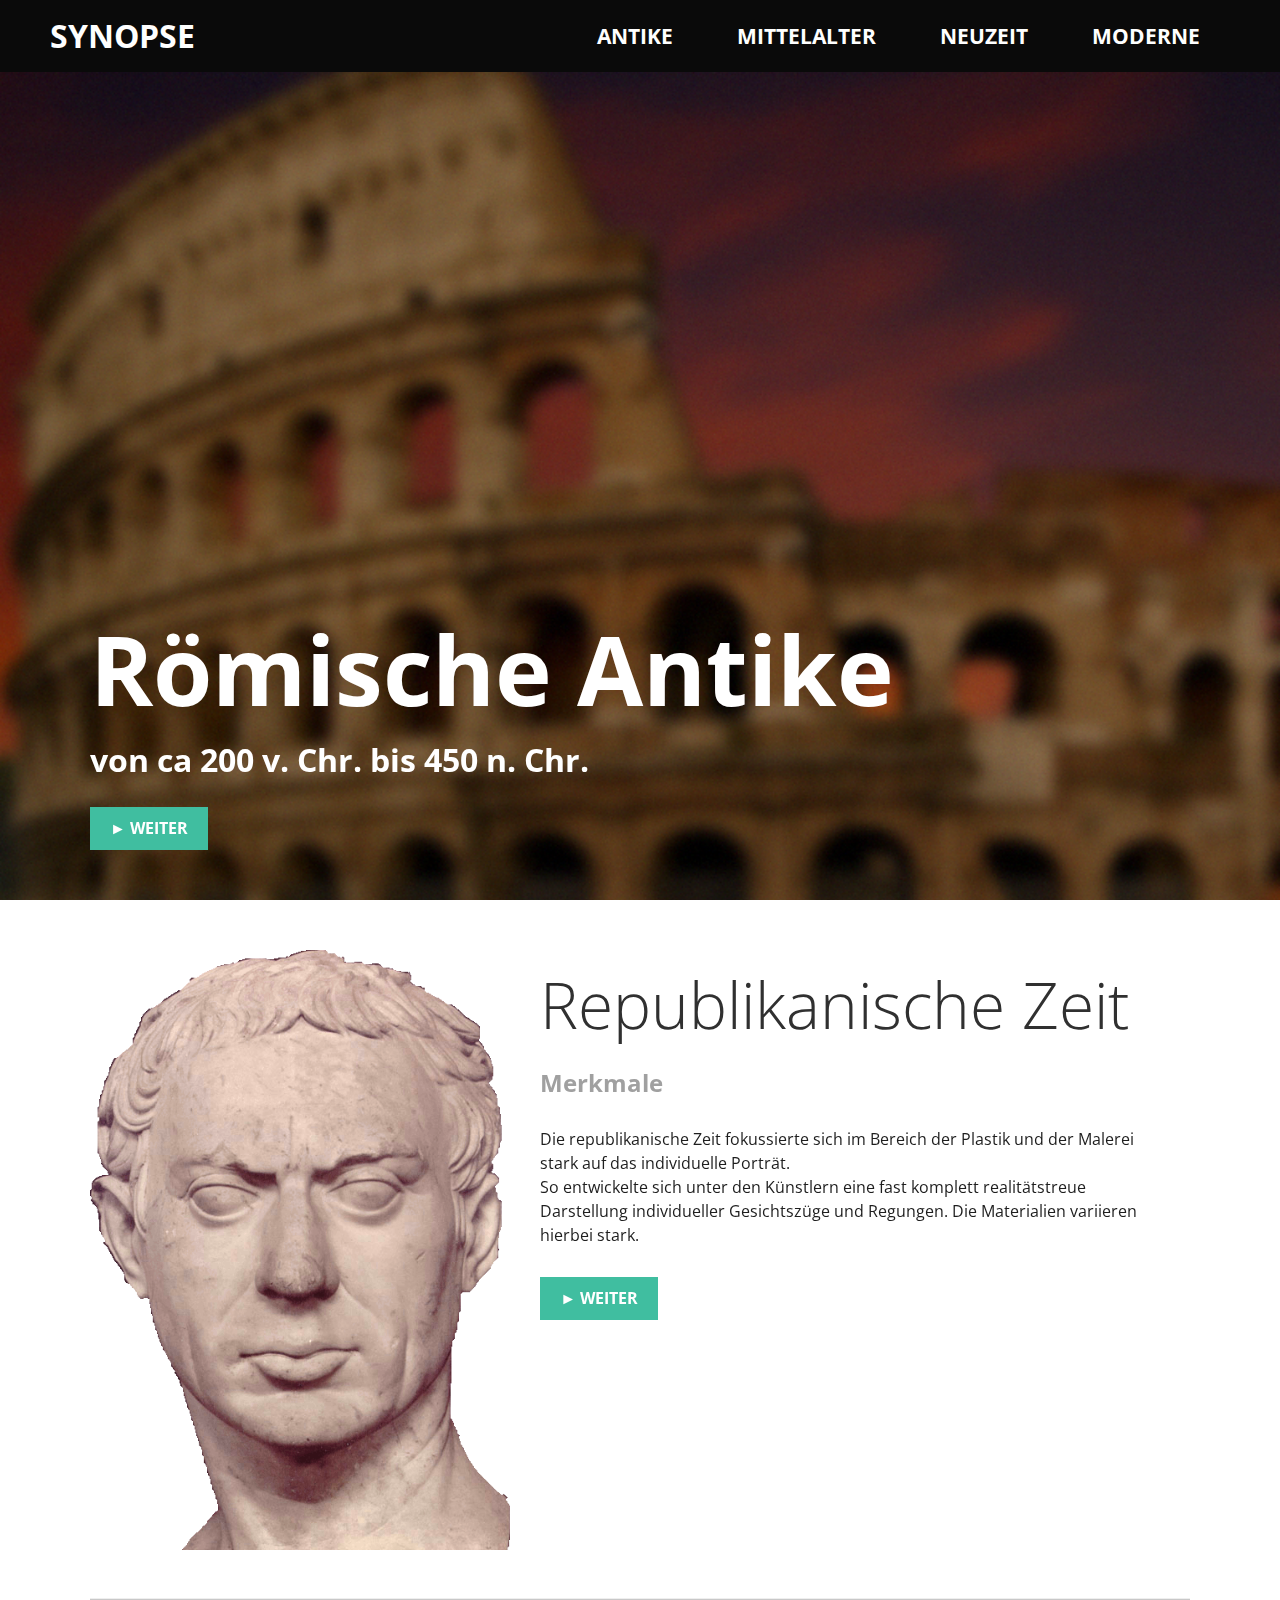
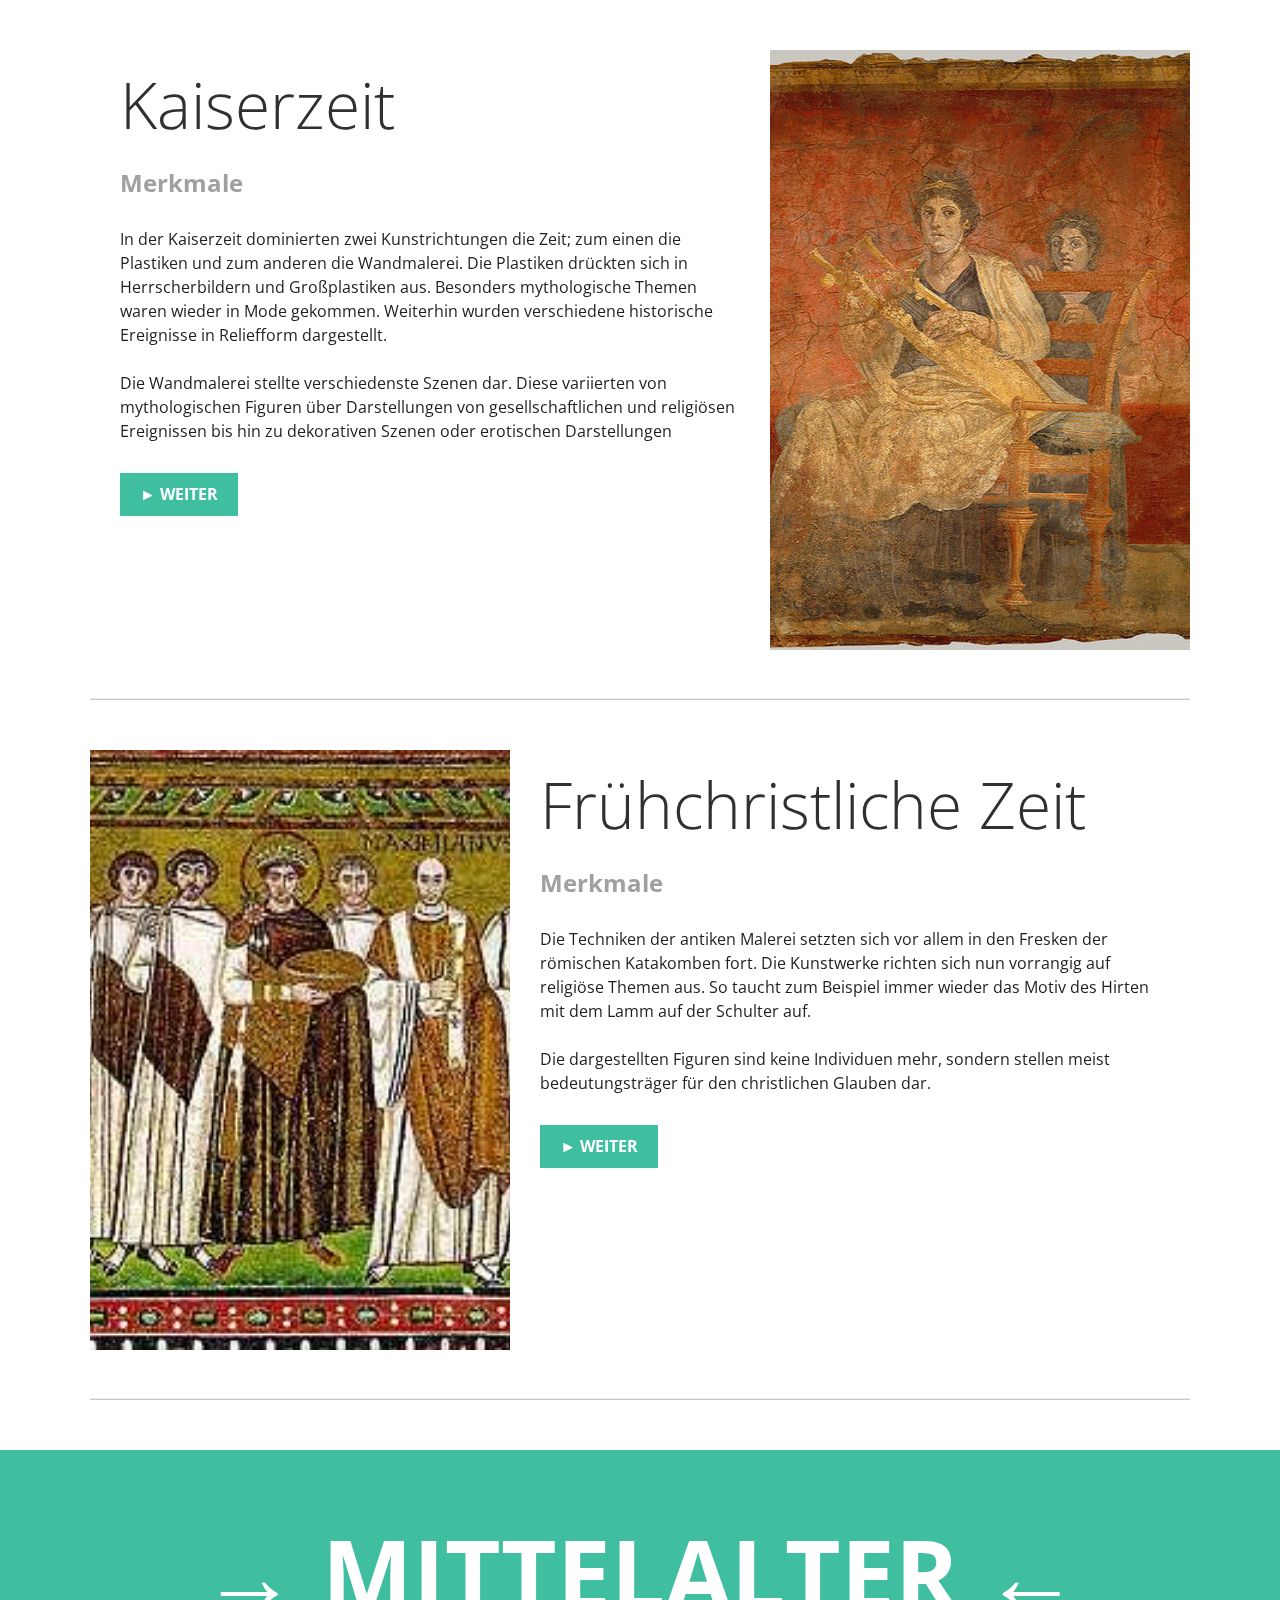
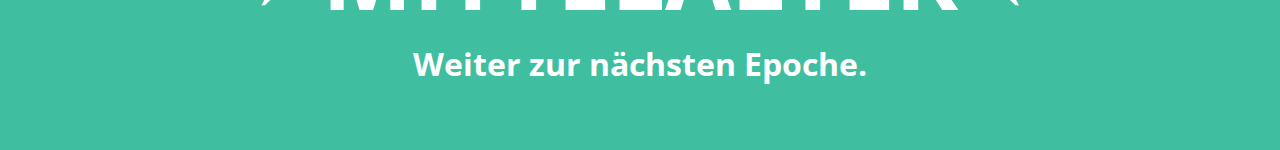
==== Antike-Römisch.html @ 49b9928e "Project files commited" ====
<!DOCTYPE html>
<!--[if lt IE 7]>      <html class="no-js lt-ie9 lt-ie8 lt-ie7"> <![endif]-->
<!--[if IE 7]>         <html class="no-js lt-ie9 lt-ie8"> <![endif]-->
<!--[if IE 8]>         <html class="no-js lt-ie9"> <![endif]-->
<!--[if gt IE 8]><!--> <html lang="de" class="no-js"> <!--<![endif]-->
<head>
    <meta charset="utf-8">
    <meta http-equiv="X-UA-Compatible" content="IE=edge,chrome=1">
    <title></title>
    <meta name="description" content="">
    <meta name="viewport" content="width=device-width, initial-scale=1">

    <link rel="stylesheet" href="css/bootstrap.min.css">
    <link rel="stylesheet" href="css/bootstrap-theme.min.css">
    <link rel="stylesheet" href="css/image-viewer.css">
    <link rel="stylesheet" href="css/main.css">

    <script src="js/vendor/modernizr-2.6.2-respond-1.1.0.min.js"></script>
    <script src="js/jquery-1.11.2.min.js"></script>
    <script src="js/vendor/bootstrap.min.js"></script>
    <script src="js/parallax.js"></script>
    <script src="js/dynamicHeader.js"></script>
    <script src="js/imageViewer.js"></script>
    <script src="js/unslider.js"></script>
</head>
<body>
  <div class="s-header-wrapper">
    <header class="s-header">
      <div class="s-container">
        <div class="s-menu">
          <div class="s-sub-container">
            <div class="s-logo">
              <h1>SYNOPSE</h1>
            </div>  
            <div class="s-menu-btn">
              <hr><hr><hr>
            </div>
          </div>
          <nav>
            <ul>
              <li class="menu-item">
                <a href="#">ANTIKE</a>
                <ul>
                  <li><a href="Antike-Griechisch.html">GRIECHISCH</a></li>
                  <li><a href="Antike-Römisch.html">RÖMISCH</a></li>
                </ul>
              </li>
              <li class="menu-item">
                <a href="Mittelalter.html">MITTELALTER</a>
              </li>
              <li class="menu-item">
                <a href="#">NEUZEIT</a>
                <ul>
                  <li><a href="#">RENAISSANCE</a></li>
                  <li><a href="#">MANIERISMUS</a></li>
                  <li><a href="#">BAROCK</a></li>
                  <li><a href="#">KLASSIZISMUS</a></li>
                  <li><a href="#">ROMANTIK</a></li>
                  <li><a href="#">BIEDERMEIER</a></li>
                  <li><a href="#">PRÄRAFFAELITEN</a></li>
                  <li><a href="#">REALISMUS</a></li>
                  <li><a href="#">IMPRESSIONISMUS</a></li>
                  <li><a href="#">JUGENDSTIL</a></li>
                </ul>
              </li>
              <li class="menu-item">
                <a href="#">MODERNE</a>
                <ul>
                  <li><a href="#">EXPRESSIONISMUS</a></li>
                  <li><a href="#">KUBISMUS</a></li>
                  <li><a href="#">FUTURISMUS</a></li>
                  <li><a href="#">NEUE SACHLICHKEIT</a></li>
                  <li><a href="#">SURREALISMUS</a></li>
                  <li><a href="#">ABSTRAKTER EXPRESSIONISMUS</a></li>
                  <li><a href="#">INFORMEL</a></li>
                  <li><a href="#">POP ART</a></li>
                  <li><a href="#">LAND ART</a></li>
                  <li><a href="#">NEUE WILDE</a></li>
                </ul>
              </li>
            </ul>
          </nav>
        </div>
      </div>
    </header>
  </div>

  <section class="s-jumbotron">
    <div id="s-hero">
      <div class="bgr-antike-roemisch hero-bgr"></div>
    </div>
    <div class="s-heading">
      <div class="wrapper">
        <div class="s-container">
          <h1>Römische Antike</h1>
          <h2>von ca 200 v. Chr. bis 450 n. Chr.</h2>
          <button class="s-btn" onClick="scrollTo($('#content-1'));">&#9658 WEITER</button>
        </div>
      </div>
    </div>
  </section>

  <div class="s-main">
    <article id="content-1" class="s-content">
      <div class="s-container">
        <div class="slider-arrow prev"></div>
        <div class="slider-arrow next"></div>
        <div class="s-slider">
          <!-- ul -->
          <ul>
            <!-- li -->
            <li>
              <div  data-img-width="502" 
                data-img-height="911" 
                data-img-src="img/Epochen/Republikanische%20Zeit/1.png" 
                data-img-description="Republikanische Zeit, Büste eines Mannes, Künstler unbekannt, um 0" 
                class="image-viewer s-img">
              </div>
              <div class="s-text-container">
                <h1>Republikanische Zeit</h1>
                <h2>Merkmale</h2>
                <p class="s-text">
                  Die republikanische Zeit fokussierte sich im Bereich der Plastik und der Malerei stark auf das individuelle Porträt.<br>
                  So entwickelte sich unter den Künstlern eine fast komplett realitätstreue Darstellung individueller Gesichtszüge und Regungen. Die Materialien variieren hierbei stark.
                </p>
                <br>
                <button class="s-btn" onClick="scrollTo($('#content-2'));">&#9658 WEITER</button>
              </div>
              <hr class="s-end">
            </li>
            <!-- li -->
            <li>
              <div  data-img-width="1125" 
                data-img-height="1700" 
                data-img-src="img/Epochen/Republikanische%20Zeit/2.jpg" 
                data-img-description="Republikanische Zeit, Livia in jungen Jahren, Künstler unbekannt, um 31. v. Chr" 
                class="image-viewer s-img">
              </div>
              <div class="s-text-container">
                <h1>Geschichte</h1>
                <h2>von ca. 200 - 40 v. Chr.</h2>
                <p class="s-text">
                  Durch die Einverleibung der griechisch geprägten Reiche in das heilige, römische Reich ist auch die Kunst der republikanischen Zeit noch sehr stark von der griechischen Kunst geprägt.<br><br>
                  Speziell die Anfänge der Portätkunst sind nur schwer zu erfassen, da kaum eine Büste die Zeit überstanden hat. Gewiss ist jedoch, dass diese Skulpturen öffentlich aufgestellt wurden um Macht zu demonstrieren.
                </p>
                <br>
                <button class="s-btn" onClick="scrollTo($('#content-2'));">&#9658 WEITER</button>
              </div>
              <hr class="s-end">
            </li>
          </ul>
        </div>  
      </div>
    </article>
      
    <article id="content-2" class="s-content">
      <div class="s-container">
        <div class="slider-arrow prev"></div>
        <div class="slider-arrow next"></div>
        <div class="s-slider">
          <!-- ul -->
          <ul>
            <!-- li -->
            <li>
              <div class="s-text-container">
                <h1>Kaiserzeit</h1>
                <h2>Merkmale</h2>
                <p class="s-text">
                  In der Kaiserzeit dominierten zwei Kunstrichtungen die Zeit; zum einen die Plastiken und zum anderen die Wandmalerei.
                  Die Plastiken drückten sich in Herrscherbildern und Großplastiken aus. Besonders mythologische Themen waren wieder in Mode gekommen. Weiterhin wurden verschiedene historische Ereignisse in Reliefform dargestellt.<br><br>
                  Die Wandmalerei stellte verschiedenste Szenen dar. Diese variierten von mythologischen Figuren über  Darstellungen von gesellschaftlichen und religiösen Ereignissen bis hin zu dekorativen Szenen oder erotischen Darstellungen
                </p>
                <br>
                <button class="s-btn" onClick="scrollTo($('#footer'));">&#9658 WEITER</button>
              </div>
              <div  data-img-width="607" 
                    data-img-height="600" 
                    data-img-src="img/Epochen/Kaiserzeit/1.jpg" 
                    data-img-description="Kaiserzeit, Fresko einer sitzenden Frau, Künstler unbekannt, um30-40" 
                    class="image-viewer s-img">
              </div>
              <hr class="s-end">  
            </li>
            <!-- li -->
            <li>
              <div class="s-text-container">
                <h1>Geschichte</h1>
                <h2>von ca. 40 bis 340 n. Chr.</h2>
                <p class="s-text">
                  Die Neuordnung des Staatswesens des römischen Reichs durch Augustus stellt den Auftakt der Epoche da. Der Name rührt von dem erstmalig vergebenen Titel „Kaiser“ an Augustus her. Das Ende der antiken Kaiserzeit ist bis heute stark diskutiert, lässt sich aber um 340 nach Christus einordnen. Da sich zu diesem Zeitpunkt im Reich eine Reihe von erneuten Veränderungen vollzogen. 
                </p>
                <br>
                <button class="s-btn" onClick="scrollTo($('#content-3'));">&#9658 WEITER</button>
              </div>
              <div  data-img-width="329" 
                    data-img-height="599" 
                    data-img-src="img/Epochen/Kaiserzeit/2.jpg" 
                    data-img-description="Kaiserzeit, Herakles und Telephos, Künstler unbekannt, zwischen 100-200" 
                    class="image-viewer s-img">
              </div>
              <hr class="s-end">  
            </li>
          </ul>
        </div>
      </div>
    </article>

    <article id="content-3" class="s-content">
      <div class="s-container">
        <div class="slider-arrow prev"></div>
        <div class="slider-arrow next"></div>
        <div class="s-slider">
          <!-- ul -->
          <ul>
            <!-- li -->
            <li>
              <div  data-img-width="368" 
                data-img-height="250" 
                data-img-src="img/Epochen/Frühchristliche%20Zeit/1.jpg" 
                data-img-description="Frühchristliche Zeit, Kaiser Justitian und Bischof Maximianus, San Vitale, um 584" 
                class="image-viewer s-img">
              </div>
              <div class="s-text-container">
                <h1>Frühchristliche Zeit</h1>
                <h2>Merkmale</h2>
                <p class="s-text">
                  Die Techniken der antiken Malerei setzten sich vor allem in den Fresken der römischen Katakomben fort. Die Kunstwerke richten sich nun vorrangig auf religiöse Themen aus. So taucht zum Beispiel immer wieder das Motiv des Hirten mit dem Lamm auf der Schulter auf.<br><br>
                  Die dargestellten Figuren sind keine Individuen mehr, sondern stellen meist bedeutungsträger für den christlichen Glauben dar.
                </p>
                <br>
                <button class="s-btn" onClick="scrollTo($('#footer'));">&#9658 WEITER</button>
              </div>
              <hr class="s-end">
            </li>
            <!-- li -->
            <li>
              <div  data-img-width="373" 
                data-img-height="360" 
                data-img-src="img/Epochen/Frühchristliche%20Zeit/2.jpg" 
                data-img-description="Frühchristliche Zeit, Rat der Götter, Künstler unbekannt, um 500" 
                class="image-viewer s-img">
              </div>
              <div class="s-text-container">
                <h1>Geschichte</h1>
                <h2>von ca. 340 bis 450 n. Chr.</h2>
                <p class="s-text">
                  Die Epoche der frühchristlichen Zeit erstreckt sich ungefähr bis in das Jahr 450 nach Christus, als die christliche Kirche sich in Italien und im westlichen Mittelmeerraum ausbreitete. Diese Entwicklung begann erst im Jahr 313 nach Christus als Kaiser Konstantin der Große das Christenrum als Staatsreligion des römischen Reichs anerkannte.
                </p>
                <br>
                <button class="s-btn" onClick="scrollTo($('#footer'));">&#9658 WEITER</button>
              </div>
              <hr class="s-end">
            </li>
          </ul>
        </div>  
      </div>
    </article>

  </div>
  <footer id="footer" class="s-footer">
    <div class="wrapper">
      <div class="s-container">
        <a href="Mittelalter.html"><h1>&#8594; MITTELALTER &#8592;</h1></a>
        <h2>Weiter zur nächsten Epoche.</h2>
      </div>
    </div>
  </footer>

<script src="js/main.js"></script>

</body>
</html>
---- css/image-viewer.css ----
@import url(http://fonts.googleapis.com/css?family=Open+Sans:400);

.iv-img {
	position: relative;
	width: 100%;
	height: 100%;
	overflow: hidden;
}

.iv-img.hover-off {
	background: black;
	opacity: 0;
	transition: opacity 1s;
}

.iv-img.hover-on {
	opacity: 0.4;
	transition: opacity 1s;	
}

.iv-fullsize-icon {
	background: url('../img/image-viewer/fullsize.png');
	background-repeat: no-repeat;
	position: absolute;
	top: 50%;
	left: 50%;
	margin-top: -32px;
	margin-left: -32px;
	width: 64px;
	height: 64px;
}

.iv-fullsize-img-container {
	position: fixed;
	z-index: 9000;
	width: 100%;
	height: 100%;
	background: rgba(0, 0, 0, 0.8);
	overflow: auto;
}

.iv-fullsize-img {
	margin: 0 auto;
	position: relative;
	overflow: hidden;
}

.iv-icon-container {
	position: absolute;
	top: 0;
	right: 0;
}

.iv-icon {
	display: inline-block;
	width: 32px;
	height: 32px;
	opacity: 0;
}

.iv-icon-close {
	background: url('../img/image-viewer/close.png');
}

.iv-icon-info {
	background: url('../img/image-viewer/info.png');	
}

.iv-icon.off {
	opacity: 0;
	transition: opacity 1s;
}

.iv-icon.on {
	opacity: 0.5;
	transition: opacity 1s;
}

.iv-icon.hover-on {
	opacity: 1;
	transition: opacity 1s;	
}

.iv-description {
	position: absolute;
	display: block;
	right: 0;
	margin: 36px 8px 0 8px;
	max-width: 300px;
	padding: 10px 12px 15px 12px;
	border-radius: 5px;
	font-family: 'Open Sans', sans-serif;
	font-size: 12pt;
	text-align: center;
	line-height: 150%;
	overflow: hidden;
	color: white;
	background: rgba(0, 0, 0, 0.7);
}

.iv-description.off {
	opacity: 0;
	transition: opacity 0.5s;
}

.iv-description.on {
	opacity: 1;
	transition: opacity 0.5s;	
}
---- css/main.css ----
@import url(http://fonts.googleapis.com/css?family=Open+Sans:400,300,700);

/* ==========================================================================
   resources
   ========================================================================== */

.bgr-barock { background: url("../img/bgr/bgrBarock.png"); }
.bgr-antike-griechisch { background: url("../img/bgr/Antike-Griechisch.jpg"); }
.bgr-antike-roemisch { background: url("../img/bgr/Antike-Römisch.jpg"); }
.bgr-mittelalter { background: url("../img/bgr/Mittelalter.jpg"); }

/* ==========================================================================
   custom styles
   ========================================================================== */

body {
	font-family: 'Open Sans', sans-serif;
}

.s-container {
	width: 1280px;
	margin: 0 auto;
	padding: 0 90px 0 90px;
}

@media only screen and (max-width: 1279px) {
	.s-container {
		width: 100%;
	}
}

@media only screen and (max-width: 1100px) {
	.s-container {
		padding-left: 60px;
		padding-right: 60px;
	}
}

@media only screen and (max-width: 850px) {
	.s-container {
		padding-left: 30px;
		padding-right: 30px;
	}
}

@media only screen and (max-width: 600px) {
	.s-container {
		padding-left: 10px;
		padding-right: 10px;
	}	
}


.s-btn,
.s-header .s-menu .s-menu-btn:hover,
.s-header .s-menu nav ul li ul li,
.s-header .s-menu nav ul li:hover,
.s-header .s-menu nav ul li ul,
.s-footer {
	background: rgba(64, 190, 160, 1);
}

.s-btn {
	border: none;
	color: white;
	padding: 10px 20px;
	font-size: 12pt;
	font-weight: bold;
	transition: background 0.5s;
}

.s-btn:hover,
.s-header,
.s-header .s-menu .s-menu-btn,
.s-header .s-menu nav ul li,
.s-header .s-menu nav ul li ul li:hover {
	background: rgba(10, 10, 10, 1);
	transition: background 0.5s;
}

.s-img-hover .glyphicon {
	color: white;
	display: block;
	font-size: 80px;
	top: 50%;
	left: 50%;
	margin-top: -40px;
	margin-left: -40px;
	opacity: 1;
}

.s-header-wrapper {
	position: fixed;
	width: 100%;
	height: 72px;
	z-index: 9999;
}

.s-header {
	width: 100%;
	height: 72px;
	color: white;
}

.s-header .s-container {
	height: 100%;
	padding: 0 50px;
}

.s-header a {
	color: white;
	text-decoration: none;
}

.s-header .s-menu .s-sub-container {
	width: 15%;
	float: left;
	height: 72px;
}

.s-header .s-menu .s-logo {
	width: 100%;
	text-align: left;
}

.s-header .s-logo h1 {
	font-size: 24pt;
	font-weight: bold;
	padding: 0;
	padding-top: 18px;
	margin: 0;
}

.s-header .s-menu nav {
	text-align: right;
	width: 85%;
	float: left;
	height: 72px;
}

.s-header .s-menu .s-menu-btn {
	display: none;
	float: right;
	width: 90px;
	height: 72px;
	text-align: right;
	padding: 10px 20px;
}

.s-header .s-menu .s-menu-btn:hover {
	transition: background 0.5s;	
}

.s-header .s-menu .s-menu-btn hr {
	border: none;
	color: white;
	background: white;
	height: 4px;
	margin: 10px 0;
	padding: 0;
}

.s-header .s-menu nav ul {
	list-style-type: none;
	margin: 0;
	padding: 0;
}

.s-header .s-menu nav ul li {
	display: inline-block;
	z-index: 0;
	font-weight: bold;
	font-size: 16pt;
	cursor: pointer;
	position: relative;
	transition: background 0.5s;
}

.s-header .s-menu nav ul li,
.s-header .s-menu nav ul li ul li {
	padding: 21px 30px;
}

.s-header .s-menu nav ul li:hover {
	transition: background 0.5s;
}

.s-header .s-menu nav ul li:hover > a {
	color: rgba(10, 10, 10, 1);
}

.s-header .s-menu nav ul li ul {
	position: absolute;
	z-index: -1;
	top: 72px;
	right: 0;
	text-align: right;
	overflow-x: hidden;
	overflow-y: auto;
	list-style-type: none;
	transition: opacity 0.5s;
	opacity: 0;
	max-height: 0px;
}

.s-header .s-menu nav ul li:hover ul {
	transition: opacity 0.5s;
	opacity: 1;
	max-height: 500px;
}

.s-header .s-menu nav ul li ul li {
	display: block;
	color: white;
}

.s-header .s-menu nav ul li ul li:hover > a {
	color: white;
}

@media only screen and (max-width: 960px) {
	.s-header .s-container {
		padding: 0;
	}

	.s-header .s-menu .s-sub-container {
		clear: both;
		width: 100%;
		padding: 0 50px;
	}

	.s-header .s-menu .s-logo {
		width: 15%;
		float: left;
	}

	.s-header .s-menu .s-menu-btn {
		display: block;
	}

	.s-header .s-menu nav {
		display: none;
		clear: both;
		height: auto;
		width: 100%;
		text-align: left;
	}

	.s-header .s-menu nav ul {
		max-height: 500px;
		overflow: auto;
	}

	.s-header .s-menu nav ul li {
		width: 100%;
		padding-left: 50px;
	}

	.s-header .s-menu nav ul li ul {
		display: none;
		position: relative;
		top: 0;
		left: 0;
		max-height: none;
		opacity: 1;
		text-align: left;
	}

	.s-header .s-menu nav ul li:hover ul {
		max-height: none;
		opacity: 1;
	}

	.s-header .s-menu nav ul li ul li:hover {
		background: rgba(0, 90, 75, 1);
	}
}

@media only screen and (max-width: 960px) {
	.s-header .s-menu .s-sub-container {
		padding-left: 30px;
		padding-right: 30px;
	}
}

.s-jumbotron {
	width: 100%;
	height: 100vh;
	overflow: hidden;
	background: black;
}

.s-jumbotron #s-hero {
	position: fixed;
	width: 100%;
	height: 100vh;
	opacity: 0.6;
}

.hero-bgr {
	background-size: cover;
	-moz-background-size: cover;
	-webkit-background-size: cover;
	background-repeat: no-repeat;
	background-position: center top;
	width: 100%;
	height: 100%;
}

.s-jumbotron .s-heading {
	position: relative;
	width: 100%;
	height: 100%;
}

.s-jumbotron .s-heading .wrapper {
	position: absolute;
	margin: 0 auto;
	bottom: 0;
	width: 100%;
}

.s-jumbotron .s-heading .wrapper .s-container {
	padding-bottom: 30px;
}

.s-jumbotron .s-heading h1 {
	color: white;
	font-size: 72pt;
	font-weight: bold;
}

.s-jumbotron .s-heading h2 {
	color: white;
	font-size: 24pt;
	font-weight: bold;
	margin: 20px 0;
}

.s-jumbotron .s-heading .s-btn {
	margin: 10px 0 20px 0;
}

@media only screen and (max-width: 850px) {
	.s-jumbotron .s-heading h1 {
		font-size: 64pt;
	}

	.s-jumbotron .s-heading h2 {
		font-size: 16pt;
	}
}

@media only screen and (max-width: 600px) {
	.s-jumbotron .s-heading h1 {
		font-size: 36pt;
	}

	.s-jumbotron .s-heading h2 {
		font-size: 12pt;
	}	
}

.s-main {
	padding-top: 50px;
	width: 100%;
	overflow: hidden;
	background: white;
	position: relative;
	z-index: 1;
}

.s-main .s-content {
	width: 100%;
	top: 100%;
	background: white;
	position: relative;
	z-index: 1;
}

.s-main .s-content .s-container {
	position: relative;
}

.s-main .s-content .s-container > .slider-arrow {
	position: absolute;
	z-index: 10;
	top: 300px;
	margin-top: -32px;
	width: 64px;
	height: 64px;
	opacity: 0;
	transition: opacity 1s;
}

@media only screen and (max-width: 850px) {
	.s-main .s-content .s-container > .slider-arrow {
		display: none;
	}
}

.s-main .s-content .s-container:hover > .slider-arrow {
	opacity: 0.3;
	transition: opacity 1s;		
}	

.s-main .s-content .s-container:hover > .slider-arrow:hover {
	opacity: 0.8;
	transition: opacity 1s;	
}

.s-main .s-content .s-container > .slider-arrow.prev {
	left: 10px;
	background: url("../img/arrows/left.png");
}

.s-main .s-content .s-container > .slider-arrow.next {
	right: 10px;
	background: url("../img/arrows/right.png");
}

@media only screen and (max-width: 1100px) {
	.s-main .s-content .s-container > .slider-arrow.prev {
		left: 0px;
	}

	.s-main .s-content .s-container > .slider-arrow.next {
		right: 0px;
	}
}

.s-main .s-content .s-container > .s-slider {
	padding: 0;
	overflow: auto;
	position: relative;
}

.s-main .s-content .s-container > .s-slider ul {
	padding: 0;
	margin: 0;
	overflow: hidden;
}

.s-main .s-content .s-container > .s-slider li {
	padding: 0 0 100px 0;
	margin: 0;
	height: 700px;
	float: left;
	list-style: none;
	overflow: hidden;
	position: relative;
}

@media only screen and (max-width: 850px) {
	.s-main .s-content .s-container > .s-slider li {
		height: auto;
	}
}

.s-main .s-content .s-img, 
.s-main .s-content .s-text-container {
	float: left;
	min-height: 100%;
}

.s-main .s-content .s-img {
	width: 38.19999%;
	background-size: cover;
	-moz-background-size: cover;
	-webkit-background-size: cover;
	background-repeat: no-repeat;
	background-position: center center;
}

.s-main .s-content .s-text-container {
	width: 61.79999%;
	padding: 0 30px;
	overflow: hidden;
}

@media only screen and (max-width: 850px) {
	.s-main .s-content .s-img, 
	.s-main .s-content .s-text-container {
		float: left;
		width: 100%;
		padding: 0;
	}	

	.s-main .s-content .s-img {
		min-height: 500px;
		margin-bottom: 20px;
	}
}

.s-main .s-content {
	color: rgba(30, 30, 30, 1);
}

.s-main .s-content h1,
.s-main .s-content h2,
.s-main .s-content p {
	text-align: left;
}

.s-main .s-content h1 {
	font-size: 48pt;
	font-weight: lighter;
	color: rgba(48, 48, 48, 1);
}

.s-main .s-content h2 {
	font-size: 18pt;
	font-weight: bold;
	color: rgba(160, 160, 160, 1);
	margin: 30px 0;
}

.s-main .s-content p {
	font-size: 12pt;
	line-height: 150%;
}

@media only screen and (max-width: 1100px) {
	.s-main .s-content h1 {
		font-size: 42pt;
	}
}

@media only screen and (max-width: 960px) {
	.s-main .s-content h1 {
		font-size: 32pt;
	}

	.s-main .s-content h2 {
		font-size: 16pt;
		font-weight: bold;
	}
}

@media only screen and (max-width: 960px) {
	.s-main .s-content h1 {
		margin-top: 0;
	}
}

.s-main .s-content .s-btn {
	margin-bottom: 10px;
}

.s-main .s-content .s-end {
	width: 100%;
	position: absolute;
	bottom: 50px;
	background: rgba(200, 200, 200, 1);
	color: rgba(200, 200, 200, 1);
	padding: 0;
	margin: 0;
	height: 1px;
}

.s-footer {
	position: absolute;
	z-index: 1;
	min-width: 100%;
	min-height: 300px;
}

.s-footer .s-container {
	color: white;
	width: 100%;
	padding-top: 50px;
}

.s-footer a {
	color: white;
	text-decoration: none;
}

.s-footer h1 {
	font-size: 72pt;
	font-weight: bold;
	text-align: center;
}

.s-footer h2 {
	font-size: 24pt;
	font-weight: bold;
	text-align: center;	
}

@media only screen and (max-width: 850px) {
	.s-footer {
		min-height: 0px;
	}

	.s-footer .s-container {
		padding: 0;
	}

	.s-footer h1 {
		word-break: break-all;
		-ms-word-break: break-all;
		font-size: 32pt;
		padding: 30px 0;
	}

	.s-footer h2 {
		display: none;
	}
}
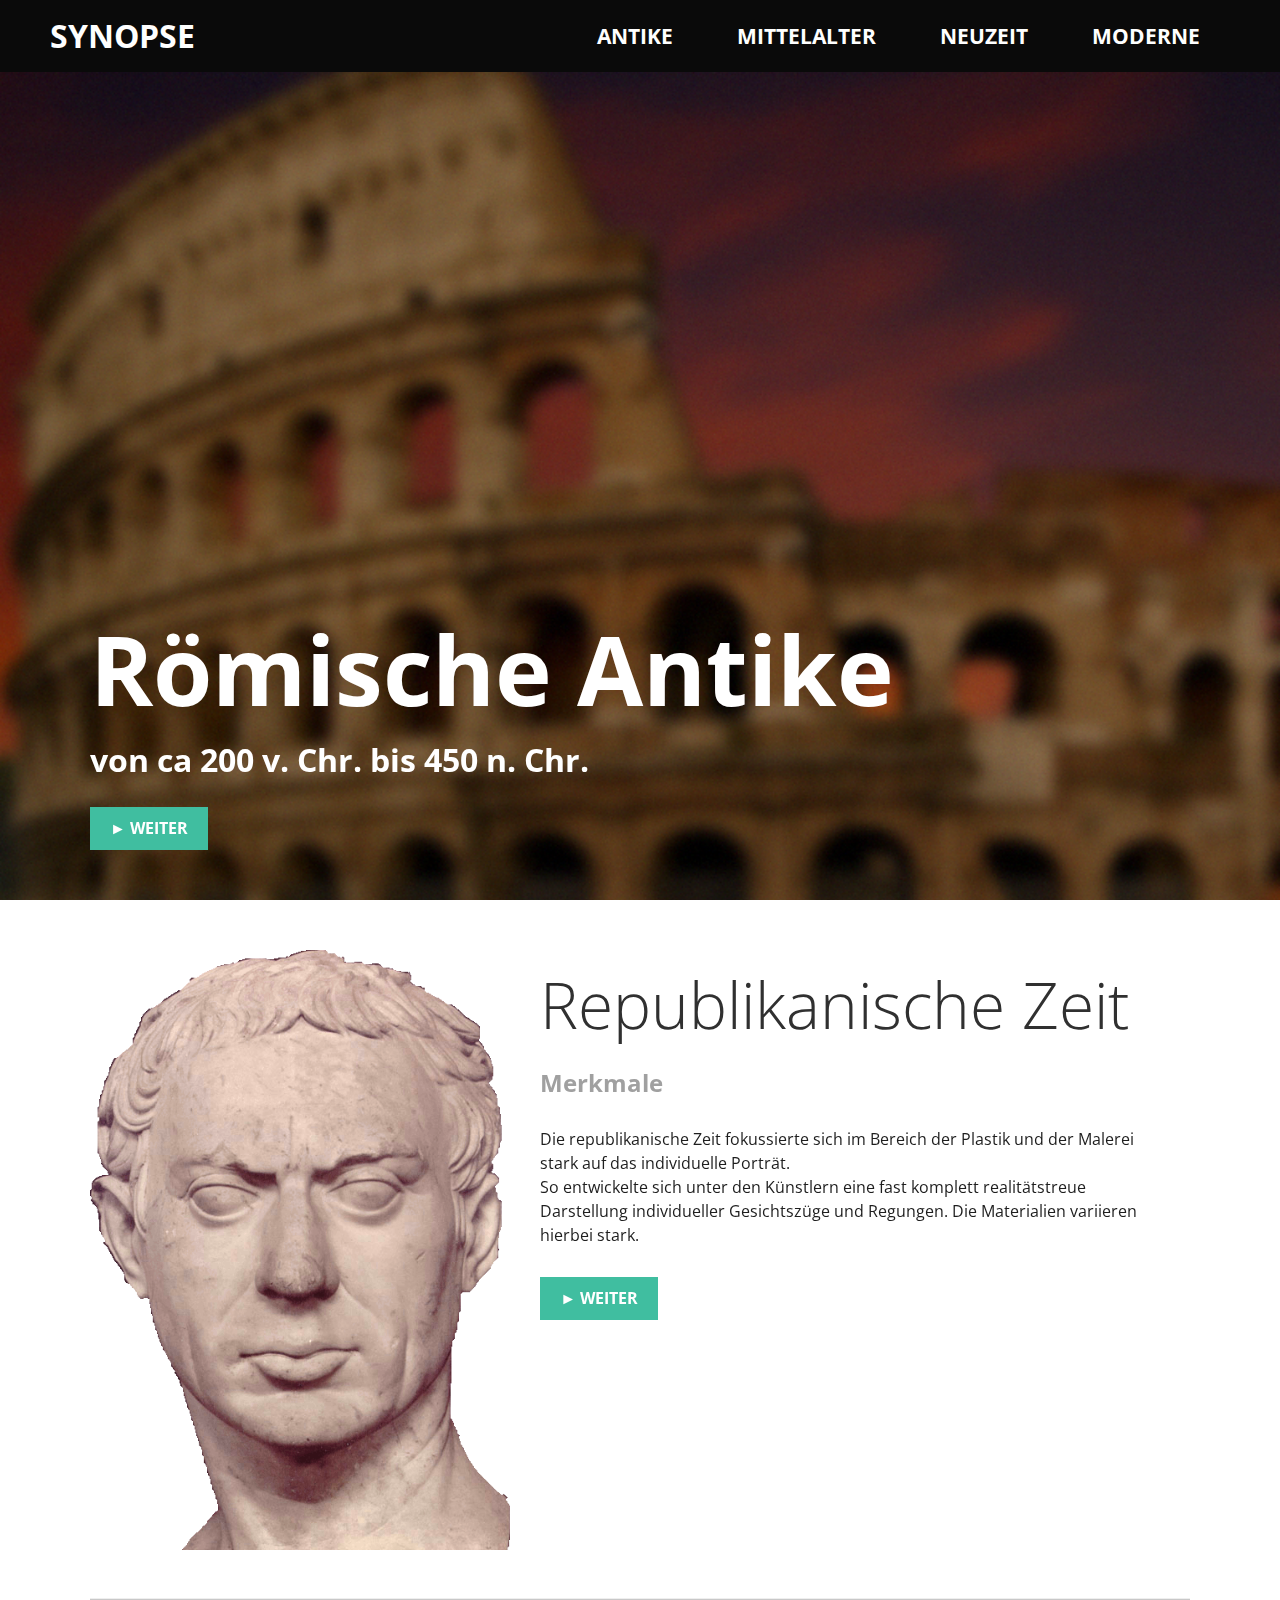
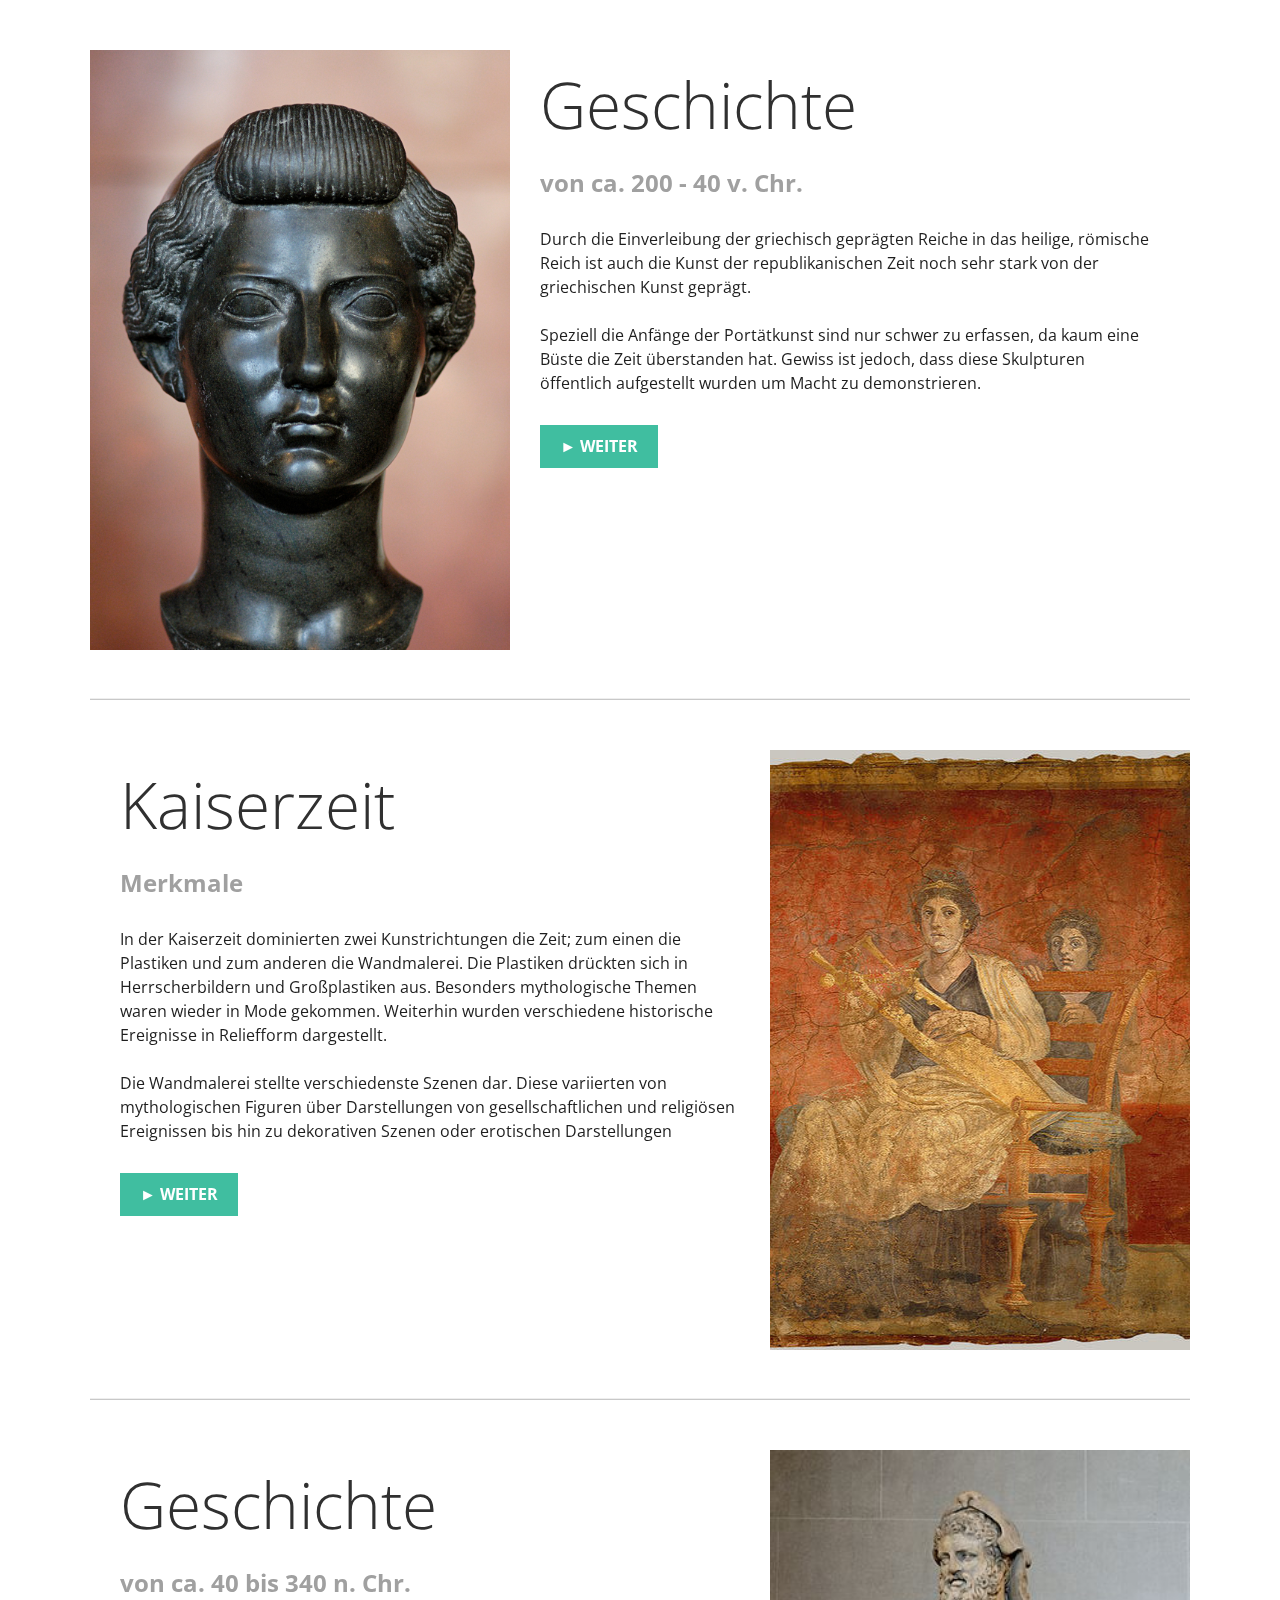
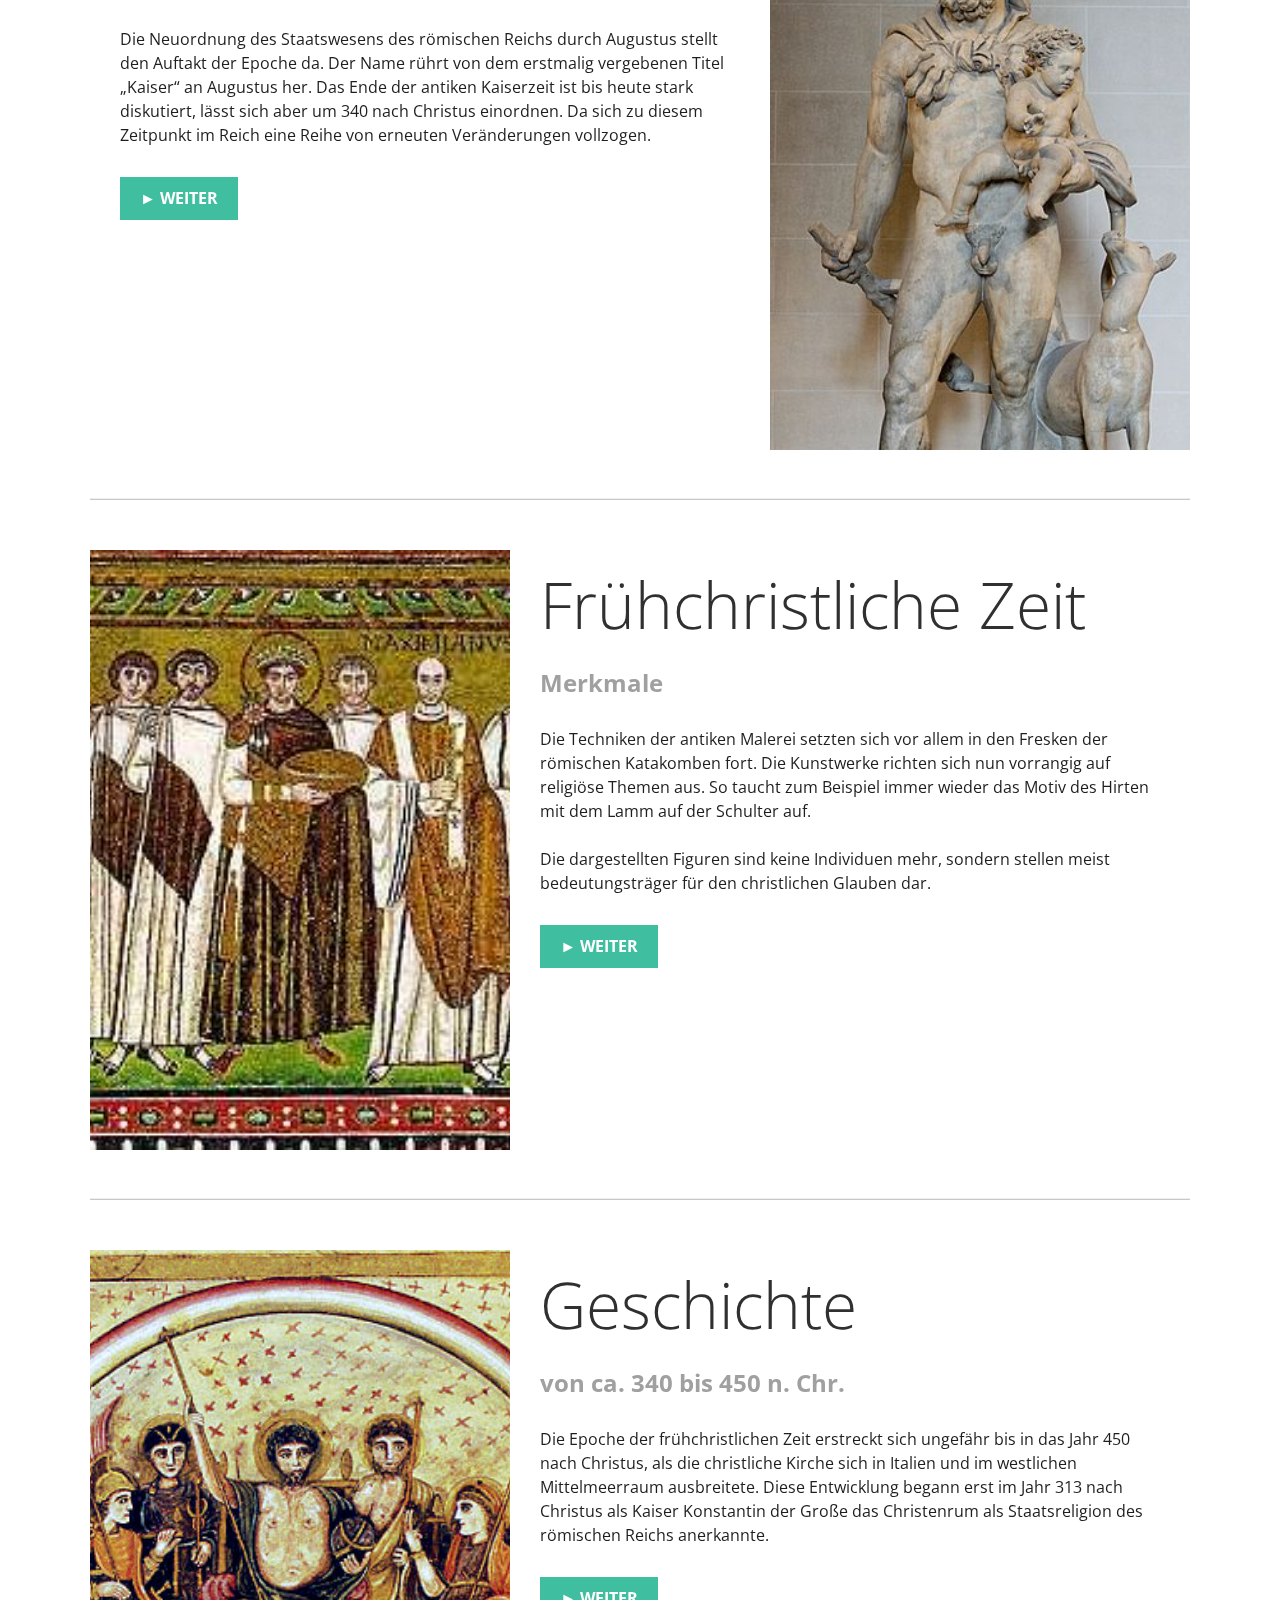
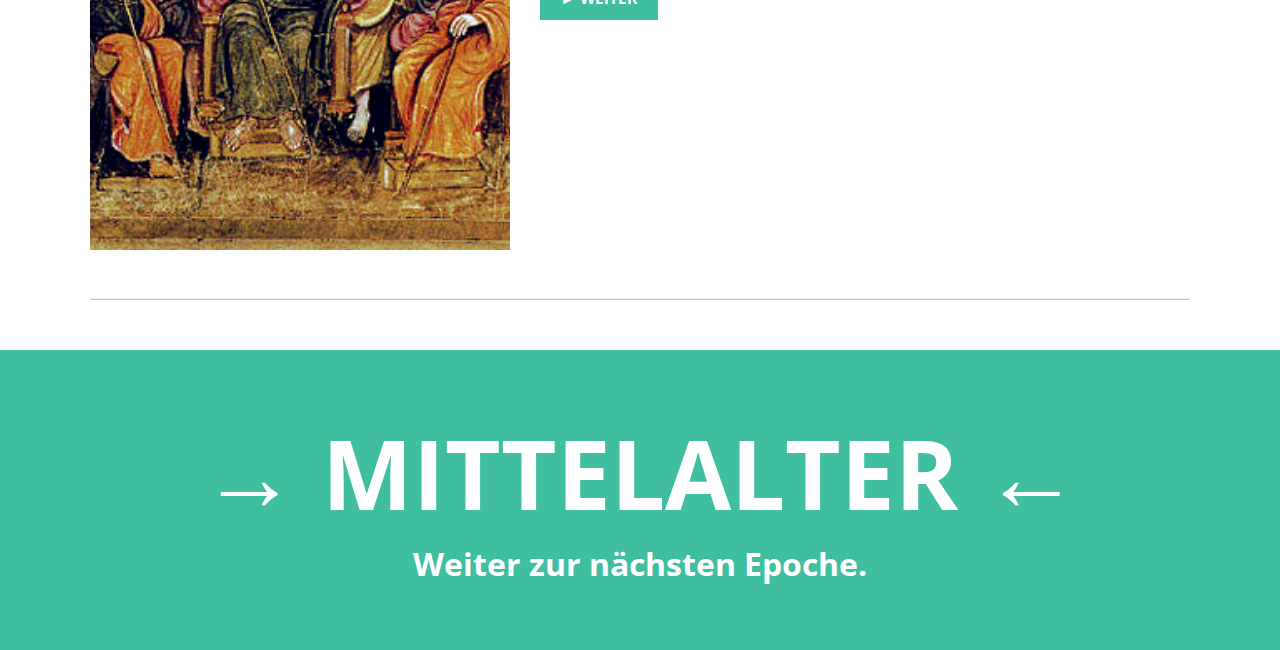
==== commit d1ca5a16: "content selector implemented little" ====
--- a/Antike-Römisch.html
+++ b/Antike-Römisch.html
@@ -39,7 +39,7 @@
           <nav>
             <ul>
               <li class="menu-item">
-                <a href="#">ANTIKE</a>
+                ANTIKE
                 <ul>
                   <li><a href="Antike-Griechisch.html">GRIECHISCH</a></li>
                   <li><a href="Antike-Römisch.html">RÖMISCH</a></li>
@@ -49,19 +49,7 @@
                 <a href="Mittelalter.html">MITTELALTER</a>
               </li>
               <li class="menu-item">
-                <a href="#">NEUZEIT</a>
-                <ul>
-                  <li><a href="#">RENAISSANCE</a></li>
-                  <li><a href="#">MANIERISMUS</a></li>
-                  <li><a href="#">BAROCK</a></li>
-                  <li><a href="#">KLASSIZISMUS</a></li>
-                  <li><a href="#">ROMANTIK</a></li>
-                  <li><a href="#">BIEDERMEIER</a></li>
-                  <li><a href="#">PRÄRAFFAELITEN</a></li>
-                  <li><a href="#">REALISMUS</a></li>
-                  <li><a href="#">IMPRESSIONISMUS</a></li>
-                  <li><a href="#">JUGENDSTIL</a></li>
-                </ul>
+                <a href="Neuzeit.html">NEUZEIT</a>
               </li>
               <li class="menu-item">
                 <a href="#">MODERNE</a>
@@ -94,7 +82,7 @@
         <div class="s-container">
           <h1>Römische Antike</h1>
           <h2>von ca 200 v. Chr. bis 450 n. Chr.</h2>
-          <button class="s-btn" onClick="scrollTo($('#content-1'));">&#9658 WEITER</button>
+          <button class="s-btn" data-click-target="#content-1">&#9658 WEITER</button>
         </div>
       </div>
     </div>
@@ -124,7 +112,7 @@
                   So entwickelte sich unter den Künstlern eine fast komplett realitätstreue Darstellung individueller Gesichtszüge und Regungen. Die Materialien variieren hierbei stark.
                 </p>
                 <br>
-                <button class="s-btn" onClick="scrollTo($('#content-2'));">&#9658 WEITER</button>
+                <button class="s-btn" data-click-target="#content-2">&#9658 WEITER</button>
               </div>
               <hr class="s-end">
             </li>
@@ -144,7 +132,7 @@
                   Speziell die Anfänge der Portätkunst sind nur schwer zu erfassen, da kaum eine Büste die Zeit überstanden hat. Gewiss ist jedoch, dass diese Skulpturen öffentlich aufgestellt wurden um Macht zu demonstrieren.
                 </p>
                 <br>
-                <button class="s-btn" onClick="scrollTo($('#content-2'));">&#9658 WEITER</button>
+                <button class="s-btn" data-click-target="#content-2">&#9658 WEITER</button>
               </div>
               <hr class="s-end">
             </li>
@@ -171,7 +159,7 @@
                   Die Wandmalerei stellte verschiedenste Szenen dar. Diese variierten von mythologischen Figuren über  Darstellungen von gesellschaftlichen und religiösen Ereignissen bis hin zu dekorativen Szenen oder erotischen Darstellungen
                 </p>
                 <br>
-                <button class="s-btn" onClick="scrollTo($('#footer'));">&#9658 WEITER</button>
+                <button class="s-btn" data-click-target="#content-3">&#9658 WEITER</button>
               </div>
               <div  data-img-width="607" 
                     data-img-height="600" 
@@ -190,7 +178,7 @@
                   Die Neuordnung des Staatswesens des römischen Reichs durch Augustus stellt den Auftakt der Epoche da. Der Name rührt von dem erstmalig vergebenen Titel „Kaiser“ an Augustus her. Das Ende der antiken Kaiserzeit ist bis heute stark diskutiert, lässt sich aber um 340 nach Christus einordnen. Da sich zu diesem Zeitpunkt im Reich eine Reihe von erneuten Veränderungen vollzogen. 
                 </p>
                 <br>
-                <button class="s-btn" onClick="scrollTo($('#content-3'));">&#9658 WEITER</button>
+                <button class="s-btn" data-click-target="#content-3">&#9658 WEITER</button>
               </div>
               <div  data-img-width="329" 
                     data-img-height="599" 
@@ -228,7 +216,7 @@
                   Die dargestellten Figuren sind keine Individuen mehr, sondern stellen meist bedeutungsträger für den christlichen Glauben dar.
                 </p>
                 <br>
-                <button class="s-btn" onClick="scrollTo($('#footer'));">&#9658 WEITER</button>
+                <button class="s-btn" data-click-target="#footer">&#9658 WEITER</button>
               </div>
               <hr class="s-end">
             </li>
@@ -247,7 +235,7 @@
                   Die Epoche der frühchristlichen Zeit erstreckt sich ungefähr bis in das Jahr 450 nach Christus, als die christliche Kirche sich in Italien und im westlichen Mittelmeerraum ausbreitete. Diese Entwicklung begann erst im Jahr 313 nach Christus als Kaiser Konstantin der Große das Christenrum als Staatsreligion des römischen Reichs anerkannte.
                 </p>
                 <br>
-                <button class="s-btn" onClick="scrollTo($('#footer'));">&#9658 WEITER</button>
+                <button class="s-btn" data-click-target="#footer">&#9658 WEITER</button>
               </div>
               <hr class="s-end">
             </li>
--- a/css/image-viewer.css
+++ b/css/image-viewer.css
@@ -37,6 +37,7 @@
 	height: 100%;
 	background: rgba(0, 0, 0, 0.8);
 	overflow: auto;
+	display: none;
 }
 
 .iv-fullsize-img {
--- a/css/main.css
+++ b/css/main.css
@@ -8,6 +8,7 @@
 .bgr-antike-griechisch { background: url("../img/bgr/Antike-Griechisch.jpg"); }
 .bgr-antike-roemisch { background: url("../img/bgr/Antike-Römisch.jpg"); }
 .bgr-mittelalter { background: url("../img/bgr/Mittelalter.jpg"); }
+.bgr-neuzeit { background: url("../img/bgr/Neuzeit.jpg"); }
 
 /* ==========================================================================
    custom styles
@@ -290,7 +291,8 @@
 	background: black;
 }
 
-.s-jumbotron #s-hero {
+.s-jumbotron #s-hero,
+.s-jumbotron .s-hero {
 	position: fixed;
 	width: 100%;
 	height: 100vh;
@@ -607,4 +609,13 @@
 	.s-footer h2 {
 		display: none;
 	}
-}+}
+
+.content-selector {
+	position: fixed;
+	left: 10px;
+	top: 0;
+	width: 200px;
+	height: 100vh;
+	z-index: 9999;
+}
